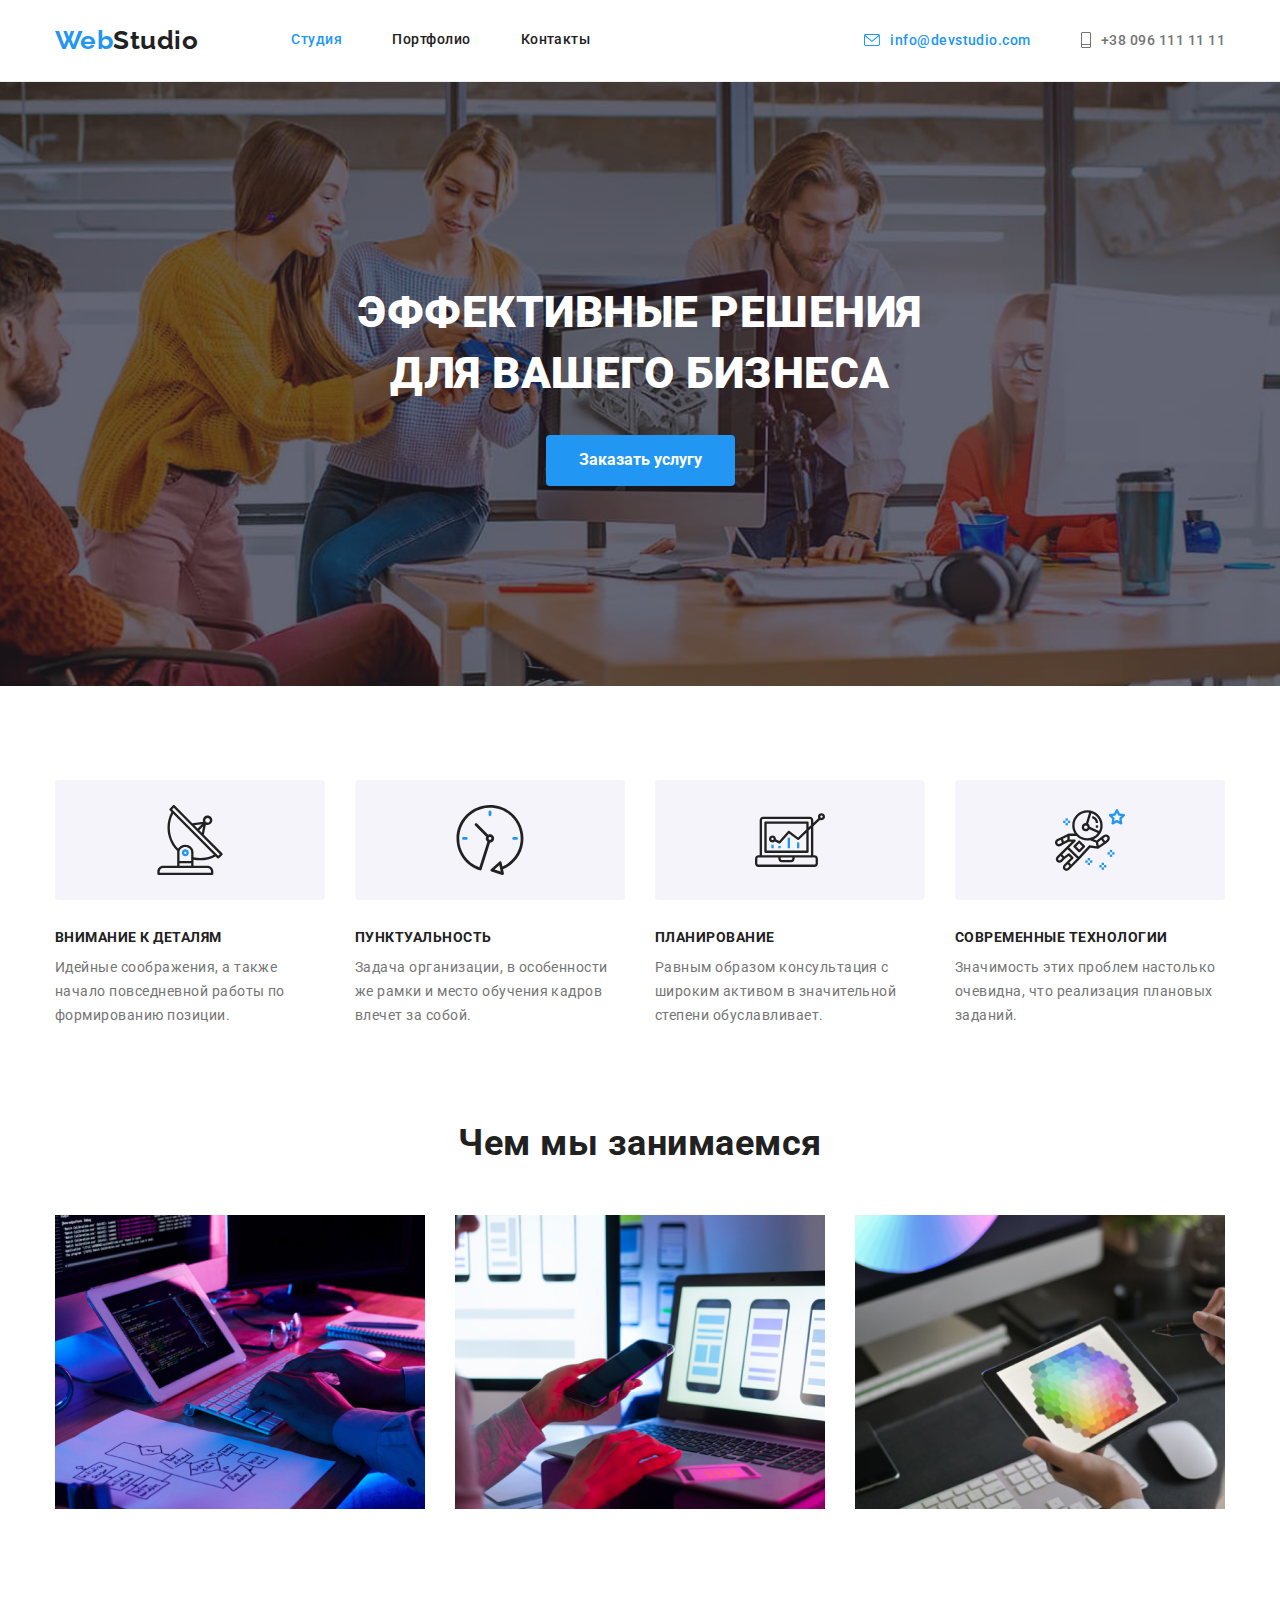
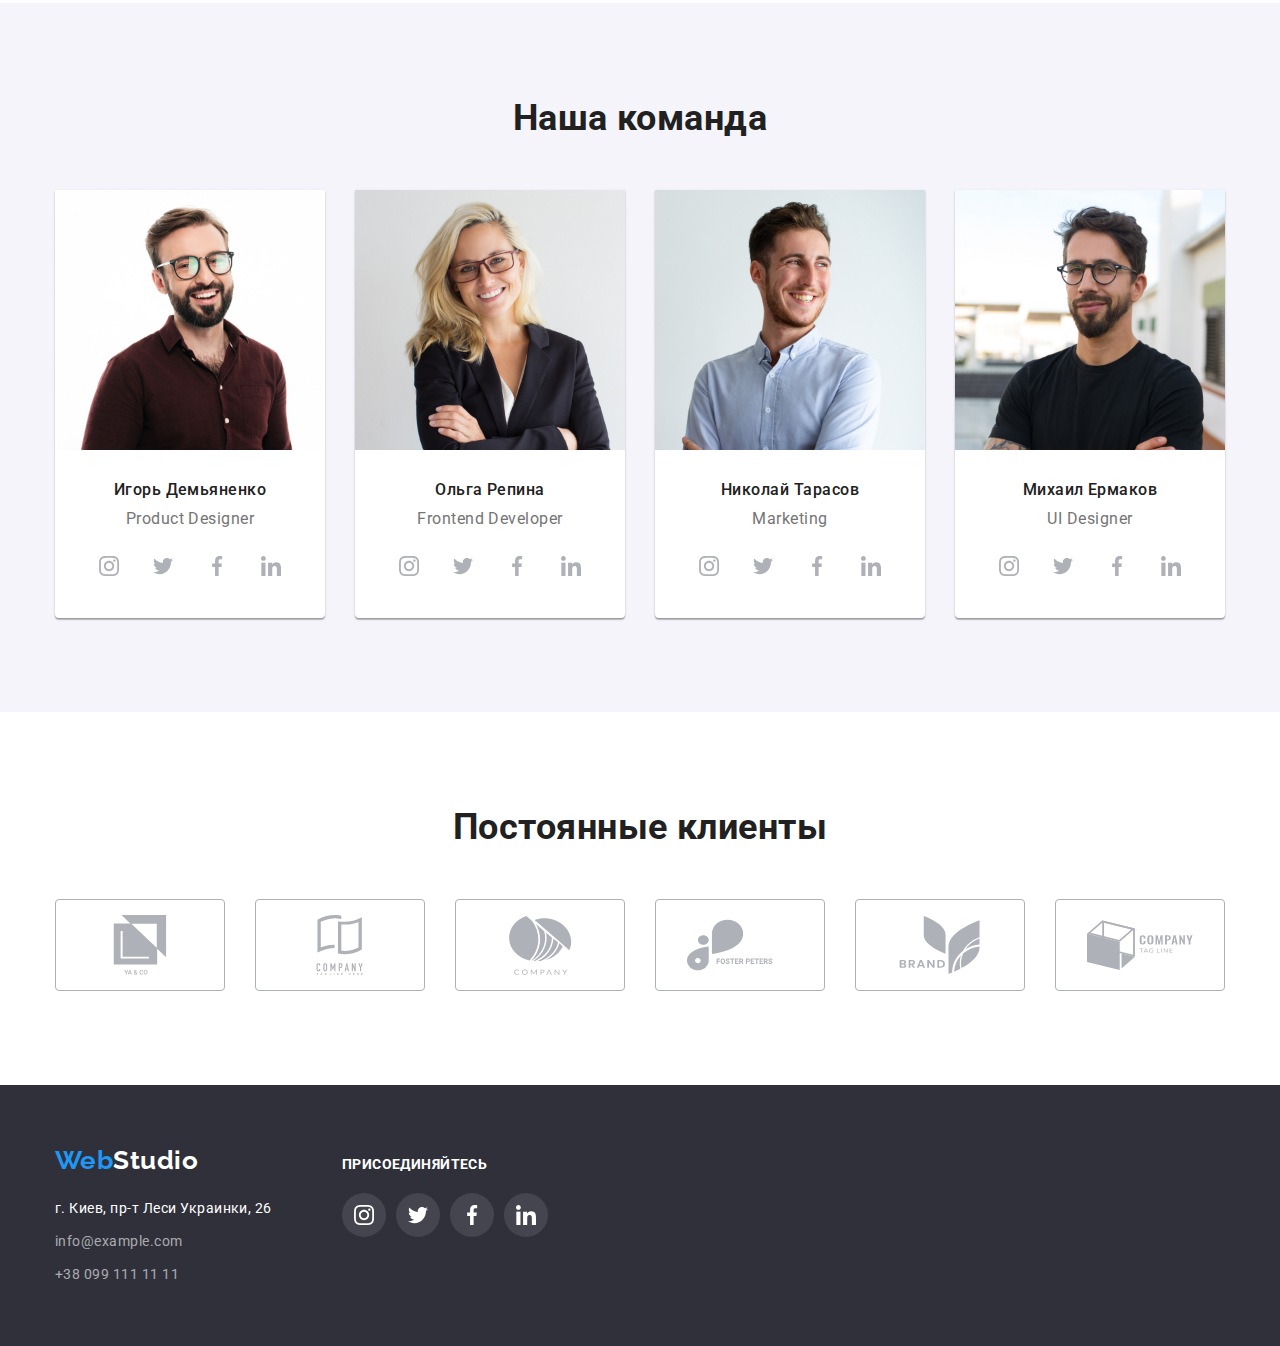
==== index.html @ 5f552b7a "5 дз" ====
<!DOCTYPE html>
<html lang="ru">
  <head>
    <meta charset="UTF-8" />
    <meta http-equiv="X-UA-Compatible" content="IE=edge" />
    <meta name="viewport" content="width=device-width, initial-scale=1.0" />
    <title>Document</title>
    <link rel="preconnect" href="https://fonts.googleapis.com" />
    <link rel="preconnect" href="https://fonts.gstatic.com" crossorigin />
    <link
      href="https://fonts.googleapis.com/css2?family=Raleway:wght@700&family=Roboto:wght@400;500;700;900&display=swap"
      rel="stylesheet"
    />
    <link
      rel="stylesheet"
      href="https://cdnjs.cloudflare.com/ajax/libs/modern-normalize/1.1.0/modern-normalize.min.css"
    />

    <link rel="stylesheet" href="./css/styles.css" />
  </head>
  <body>
    <!--Шапка-->
    <header class="page-header">
      <div class="container main-nav">
        <nav class="main-nav">
          <a href="/" class="logo">Web<span class="logo-text">Studio</span></a>
          <ul class="site-nav list">
            <li class="item">
              <a href="" class="link current">Студия</a>
            </li>
            <li class="item">
              <a href="./portfolio.html" class="link">Портфолио</a>
            </li>
            <li class="item">
              <a href="" class="link">Контакты</a>
            </li>
          </ul>
        </nav>
        <ul class="auth-nav list">
          <li class="item">
            <a href="mailto:info@devstudio.com" class="link current">
              <svg class="icon" width="16" height="12">
                <use href="./images/icons.svg#icon-mail"></use>
              </svg>
              info@devstudio.com
            </a>
          </li>
          <li class="item">
            <a href="tel:+38 096 111 11 11" class="link">
              <svg class="icon" width="10" height="16">
                <use href="./images/icons.svg#icon-telephone"></use>
              </svg>
              +38 096 111 11 11
            </a>
          </li>
        </ul>
      </div>
    </header>
    <main>
      <!--Герой-->
      <section class="hero basic overlay">
        <!-- <div class="overlay"> -->
        <h1 class="hero-title">
          Эффективные решения<br />
          для вашего бизнеса
        </h1>
        <button type="button" class="button ptimary">Заказать услугу</button>
        <!-- </div> -->
      </section>
      <!--Особенности-->
      <section class="section">
        <div class="container">
          <ul class="feature-list">
            <li class="item">
              <div class="about">
                <svg class="icon" width="70" height="70">
                  <use href="./images/icons.svg#icon-antenna"></use>
                </svg>
              </div>
              <h3 class="title">Внимание к деталям</h3>
              <p class="text">
                Идейные соображения, а также начало повседневной работы по
                формированию позиции.
              </p>
            </li>
            <li class="item">
              <div class="about">
                <svg class="icon" width="70" height="70">
                  <use href="./images/icons.svg#icon-clock"></use>
                </svg>
              </div>
              <h3 class="title">Пунктуальность</h3>
              <p class="text">
                Задача организации, в особенности же рамки и место обучения
                кадров влечет за собой.
              </p>
            </li>
            <li class="item">
              <div class="about">
                <svg class="icon" width="70" height="70">
                  <use href="./images/icons.svg#icon-diagram"></use>
                </svg>
              </div>
              <h3 class="title">Планирование</h3>
              <p class="text">
                Равным образом консультация с широким активом в значительной
                степени обуславливает.
              </p>
            </li>
            <li class="item">
              <div class="about">
                <svg class="icon" width="70" height="70">
                  <use href="./images/icons.svg#icon-astronaut"></use>
                </svg>
              </div>
              <h3 class="title">Современные технологии</h3>
              <p class="text">
                Значимость этих проблем настолько очевидна, что реализация
                плановых заданий.
              </p>
            </li>
          </ul>
        </div>
      </section>
      <!--Чем мы занимаемся-->
      <section class="section-block">
        <div class="container">
          <h2 class="section-title">Чем мы занимаемся</h2>
          <ul class="doing">
            <li class="item">
              <img src="./images/img.jpg" alt="" width="370" />
            </li>
            <li class="item">
              <img src="./images/img1.jpg" alt="" width="370" />
            </li>
            <li class="item">
              <img src="./images/img2.jpg" alt="" width="370" />
            </li>
          </ul>
        </div>
      </section>

      <!--Наша команда-->
      <section class="section second">
        <div class="container">
          <h2 class="section-title">Наша команда</h2>
          <ul class="team-list">
            <li class="item">
              <div class="foto">
                <img
                  src="./images/img3.jpg"
                  alt="Фото партнёра команды"
                  width="270"
                />
                <div class="description">
                  <h3 class="title">Игорь Демьяненко</h3>
                  <p class="text">Product Designer</p>
                  <ul class="team-social-list">
                    <li class="team-social-item">
                      <a href="" class="team-social-link">
                        <svg class="team-social-icon" width="20" height="20">
                          <use href="./images/icons.svg#icon-instagram"></use>
                        </svg>
                      </a>
                    </li>
                    <li class="team-social-item">
                      <a href="" class="team-social-link">
                        <svg class="team-social-icon" width="20" height="20">
                          <use href="./images/icons.svg#icon-twitter"></use>
                        </svg>
                      </a>
                    </li>
                    <li class="team-social-item">
                      <a href="" class="team-social-link">
                        <svg class="team-social-icon" width="20" height="20">
                          <use href="./images/icons.svg#icon-facebook"></use>
                        </svg>
                      </a>
                    </li>
                    <li class="team-social-item">
                      <a href="" class="team-social-link">
                        <svg class="team-social-icon" width="20" height="20">
                          <use href="./images/icons.svg#icon-linkedin"></use>
                        </svg>
                      </a>
                    </li>
                  </ul>
                </div>
              </div>
            </li>
            <li class="item">
              <div class="foto">
                <img
                  src="./images/img4.jpg"
                  alt="Фото партнёра команды"
                  width="270"
                />
                <div class="description">
                  <h3 class="title">Ольга Репина</h3>
                  <p class="text">Frontend Developer</p>
                  <ul class="team-social-list">
                    <li class="team-social-item">
                      <a href="" class="team-social-link">
                        <svg class="team-social-icon" width="20" height="20">
                          <use href="./images/icons.svg#icon-instagram"></use>
                        </svg>
                      </a>
                    </li>
                    <li class="team-social-item">
                      <a href="" class="team-social-link">
                        <svg class="team-social-icon" width="20" height="20">
                          <use href="./images/icons.svg#icon-twitter"></use>
                        </svg>
                      </a>
                    </li>
                    <li class="team-social-item">
                      <a href="" class="team-social-link">
                        <svg class="team-social-icon" width="20" height="20">
                          <use href="./images/icons.svg#icon-facebook"></use>
                        </svg>
                      </a>
                    </li>
                    <li class="team-social-item">
                      <a href="" class="team-social-link">
                        <svg class="team-social-icon" width="20" height="20">
                          <use href="./images/icons.svg#icon-linkedin"></use>
                        </svg>
                      </a>
                    </li>
                  </ul>
                </div>
              </div>
            </li>
            <li class="item">
              <div class="foto">
                <img
                  src="./images/img5.jpg"
                  alt="Фото партнёра команды"
                  width="270"
                />
                <div class="description">
                  <h3 class="title">Николай Тарасов</h3>
                  <p class="text">Marketing</p>
                  <ul class="team-social-list">
                    <li class="team-social-item">
                      <a href="" class="team-social-link">
                        <svg class="team-social-icon" width="20" height="20">
                          <use href="./images/icons.svg#icon-instagram"></use>
                        </svg>
                      </a>
                    </li>
                    <li class="team-social-item">
                      <a href="" class="team-social-link">
                        <svg class="team-social-icon" width="20" height="20">
                          <use href="./images/icons.svg#icon-twitter"></use>
                        </svg>
                      </a>
                    </li>
                    <li class="team-social-item">
                      <a href="" class="team-social-link">
                        <svg class="team-social-icon" width="20" height="20">
                          <use href="./images/icons.svg#icon-facebook"></use>
                        </svg>
                      </a>
                    </li>
                    <li class="team-social-item">
                      <a href="" class="team-social-link">
                        <svg class="team-social-icon" width="20" height="20">
                          <use href="./images/icons.svg#icon-linkedin"></use>
                        </svg>
                      </a>
                    </li>
                  </ul>
                </div>
              </div>
            </li>
            <li class="item">
              <div class="foto">
                <img
                  src="./images/img6.jpg"
                  alt="Фото партнёра команды"
                  width="270"
                />
                <div class="description">
                  <h3 class="title">Михаил Ермаков</h3>
                  <p class="text">UI Designer</p>
                  <ul class="team-social-list">
                    <li class="team-social-item">
                      <a href="" class="team-social-link">
                        <svg class="team-social-icon" width="20" height="20">
                          <use href="./images/icons.svg#icon-instagram"></use>
                        </svg>
                      </a>
                    </li>
                    <li class="team-social-item">
                      <a href="" class="team-social-link">
                        <svg class="team-social-icon" width="20" height="20">
                          <use href="./images/icons.svg#icon-twitter"></use>
                        </svg>
                      </a>
                    </li>
                    <li class="team-social-item">
                      <a href="" class="team-social-link">
                        <svg class="team-social-icon" width="20" height="20">
                          <use href="./images/icons.svg#icon-facebook"></use>
                        </svg>
                      </a>
                    </li>
                    <li class="team-social-item">
                      <a href="" class="team-social-link">
                        <svg class="team-social-icon" width="20" height="20">
                          <use href="./images/icons.svg#icon-linkedin"></use>
                        </svg>
                      </a>
                    </li>
                  </ul>
                </div>
              </div>
            </li>
          </ul>
        </div>
      </section>
      <!-- Постоянные клиенты -->
      <section class="section">
        <div class="container">
          <h2 class="section-title">Постоянные клиенты</h2>
          <ul class="section-clients">
            <li class="section-clients-item">
              <a href="" class="section-clients-link">
                <svg class="section-clients-icon" width="106" height="60">
                  <use href="./images/icons.svg#icon-logo1"></use>
                </svg>
              </a>
            </li>
            <li class="section-clients-item">
              <a href="" class="section-clients-link">
                <svg class="section-clients-icon" width="106" height="60">
                  <use href="./images/icons.svg#icon-logo2"></use>
                </svg>
              </a>
            </li>
            <li class="section-clients-item">
              <a href="" class="section-clients-link">
                <svg class="section-clients-icon" width="106" height="60">
                  <use href="./images/icons.svg#icon-logo3"></use>
                </svg>
              </a>
            </li>
            <li class="section-clients-item">
              <a href="" class="section-clients-link">
                <svg class="section-clients-icon" width="106" height="60">
                  <use href="./images/icons.svg#icon-logo4"></use>
                </svg>
              </a>
            </li>
            <li class="section-clients-item">
              <a href="" class="section-clients-link">
                <svg class="section-clients-icon" width="106" height="60">
                  <use href="./images/icons.svg#icon-logo5"></use>
                </svg>
              </a>
            </li>
            <li class="section-clients-item">
              <a href="" class="section-clients-link">
                <svg class="section-clients-icon" width="106" height="60">
                  <use href="./images/icons.svg#icon-logo6"></use>
                </svg>
              </a>
            </li>
          </ul>
        </div>
      </section>
    </main>
    <!--Подвал-->
    <footer class="basement basic">
      <div class="container">
        <div class="footer-other">
          <div class="adress-other">
            <a href="/" class="logo"
              >Web<span class="logo-second">Studio</span></a
            >
            <address class="addres-list">
              г. Киев, пр-т Леси Украинки, 26
            </address>

            <address>
              <ul class="contacts-list">
                <li class="item">
                  <a href="mailto:info@example.com" class="link"
                    >info@example.com</a
                  >
                </li>
                <li class="item">
                  <a href="tel:+380991111111" class="link">+38 099 111 11 11</a>
                </li>
              </ul>
            </address>
          </div>
          <div class="second-other">
            <h2 class="second-title">Присоединяйтесь</h2>
            <ul class="second-social-list">
              <li class="second-social-item">
                <a href="" class="second-social-link">
                  <svg class="second-social-icon" width="20" height="20">
                    <use href="./images/icons.svg#icon-instagram"></use>
                  </svg>
                </a>
              </li>
              <li class="second-social-item">
                <a href="" class="second-social-link">
                  <svg class="second-social-icon" width="20" height="20">
                    <use href="./images/icons.svg#icon-twitter"></use>
                  </svg>
                </a>
              </li>
              <li class="second-social-item">
                <a href="" class="second-social-link">
                  <svg class="second-social-icon" width="20" height="20">
                    <use href="./images/icons.svg#icon-facebook"></use>
                  </svg>
                </a>
              </li>
              <li class="second-social-item">
                <a href="" class="second-social-link">
                  <svg class="second-social-icon" width="20" height="20">
                    <use href="./images/icons.svg#icon-linkedin"></use>
                  </svg>
                </a>
              </li>
            </ul>
          </div>
        </div>
      </div>
    </footer>
  </body>
</html>
---- css/styles.css ----
/* цвет основно текста #212121 */
/* цвет вторичного текста #757575 */
/* акцент #2196F3 */
:root {
  --primary-text-color: #757575;
  --title-text-color: #212121;
  --accent-color: #2196f3;
  --primary-bg-color: #ffffff;
  --second-accent-color: rgba(255, 255, 255, 0.6);
  --secondary-bg-color: #f5f4fa;
}
body {
  background-color: var(--primary-bg-color);
  color: var(--primary-text-color);

  font-family: Roboto, sans-serif;
  letter-spacing: 0.03em;
}
/* Utilities */
ul {
  padding: 0;
  margin: 0;
  list-style: none;
}
.container {
  margin-left: auto;
  margin-right: auto;
  width: 1200px;
  padding-left: 15px;
  padding-right: 15px;
  /* outline: 1px solid tomato; */
}
img {
  display: block;
  max-width: 100%;
  height: auto;
}
.section {
  padding-top: 94px;
  padding-bottom: 94px;
}

.logo {
  color: var(--accent-color);

  font-family: Raleway, sans-serif;
  font-weight: 700;
  font-size: 26px;
  line-height: 1.2;
  text-decoration: none;
}
.logo-text {
  color: var(--title-text-color);
}

/* Page header */
.page-header {
  border-bottom: 1px solid #ececec;
}
/* Main nav */
.main-nav {
  display: flex;
  align-items: center;
}
/* site nav */
.site-nav {
  display: flex;
  margin-left: 93px;
}
.site-nav .item:not(:last-child) {
  margin-right: 50px;
}
.site-nav .link {
  display: block;
  padding-top: 32px;
  padding-bottom: 32px;
  color: var(--title-text-color);

  font-weight: 500;
  font-size: 14px;
  line-height: 1.14;
  text-decoration: none;
}
.site-nav .link:hover,
.site-nav .link:focus {
  color: var(--accent-color);
}
.site-nav .link.current {
  color: var(--accent-color);
}
/* auth nav */
.auth-nav {
  margin-left: auto;
  display: flex;
}
.auth-nav .item:not(:last-child) {
  margin-right: 50px;
}
.auth-nav .link {
  display: flex;
  align-items: center;
  justify-content: center;
  padding-top: 32px;
  padding-bottom: 32px;
  color: var(--primary-text-color);

  font-weight: 500;
  font-size: 14px;
  line-height: 1.2;
  text-decoration: none;
}
.auth-nav .icon {
  fill: currentColor;
  margin-right: 10px;
}
.auth-nav .link:hover,
.auth-nav .link:focus {
  color: var(--accent-color);
}
.auth-nav .link.current {
  color: var(--accent-color);
}

/* Hero */
.hero {
  padding-top: 200px;
  padding-bottom: 200px;
  text-align: center;
}
.hero-title {
  margin-top: 0;
  margin-bottom: 30px;
  color: var(--primary-bg-color);

  font-weight: 900;
  font-size: 44px;
  line-height: 1.4;
  text-transform: uppercase;
}
.basic {
  background-color: #2f303a;
}
.second {
  background-color: var(--secondary-bg-color);
}
.overlay {
  max-width: 1600px;
  margin-left: auto;
  margin-right: auto;
  background-image: linear-gradient(
      rgba(47, 48, 58, 0.4),
      rgba(47, 48, 58, 0.4)
    ),
    url(../images/hero1.jpg);
  background-repeat: no-repeat;
  background-position: center;
  background-size: cover;
}
/* Section */
.section-block {
  padding-top: 0;
  padding-bottom: 94px;
}
.section-title {
  margin-top: 0;
  margin-bottom: 50px;
  color: var(--title-text-color);

  font-weight: 700;
  font-size: 36px;
  line-height: 1.2;
  text-align: center;
}
.doing {
  display: flex;
  flex-wrap: wrap;
  margin-right: -30px;
}
.doing .item {
  flex-basis: calc(100% / 3 - 30px);
  margin-right: 30px;
}
/* Features */
.feature-list {
  display: flex;
  flex-wrap: wrap;
  margin-right: -30px;
}
.feature-list .item {
  flex-basis: calc(100% / 4 - 30px);
  margin-right: 30px;
}
.feature-list .about {
  display: flex;
  align-items: center;
  justify-content: center;
  width: 270px;
  height: 120px;
  margin-bottom: 30px;
  background-color: #f5f4fa;
  border-radius: 4px;
}
.feature-list .icon {
  display: flex;
  align-items: center;
  justify-content: center;
}
.feature-list .title {
  margin-top: 0;
  margin-bottom: 10px;
  color: var(--title-text-color);

  font-weight: 700;
  font-size: 14px;
  line-height: 1.14;
  text-transform: uppercase;
}
.feature-list .text {
  margin-top: 0;
  margin-bottom: 0;
  font-size: 14px;
  line-height: 1.71;
}
/* Team */
.team-list {
  display: flex;
  flex-wrap: wrap;
  margin-right: -30px;
  text-align: center;
}
.team-list .item {
  flex-basis: calc(100% / 4 - 30px);
  margin-right: 30px;
}
.team-list .title {
  margin-top: 0;
  margin-bottom: 10px;
  color: var(--title-text-color);

  font-weight: 500;
  font-size: 16px;
  line-height: 1.2;
}
.team-list .text {
  margin-top: 0;
  margin-bottom: 0;
  font-size: 16px;
  line-height: 1.2;
  margin-bottom: 16px;
}
.description {
  padding: 30px 0;
}
.foto {
  background: #ffffff;
  box-shadow: 0px 1px 3px rgba(0, 0, 0, 0.12), 0px 1px 1px rgba(0, 0, 0, 0.14),
    0px 2px 1px rgba(0, 0, 0, 0.2);
  border-radius: 0px 0px 4px 4px;
}
.team-social-list {
  display: flex;
  justify-content: center;
}
.team-social-item {
  width: 44px;
  height: 44px;
}
.team-social-item + .team-social-item {
  margin-left: 10px;
}
.team-social-link {
  width: 100%;
  height: 100%;
  border-radius: 50%;
  display: flex;
  align-items: center;
  justify-content: center;
  background-color: #ffffff;
  color: #afb1b8;
}
.team-social-icon {
  fill: currentColor;
}
.team-social-link:hover,
.team-social-link:focus {
  background-color: var(--accent-color);
  color: #ffffff;
}
/* Clients */
.section-clients {
  display: flex;
  justify-content: center;
}
.section-clients-item {
  width: 170px;
  height: 92px;
}
.section-clients-item + .section-clients-item {
  margin-left: 30px;
}
.section-clients-link {
  width: 100%;
  height: 100%;
  display: flex;
  align-items: center;
  justify-content: center;
  border: 1px solid #afb1b8;
  border-radius: 4px;
  color: #afb1b8;
}
.section-clients-icon {
  fill: currentColor;
}
.section-clients-link:hover,
.section-clients-link:focus {
  background-color: #ffffff;
  color: var(--accent-color);
  border: 1px solid var(--accent-color);
}

/* Button */
.button {
  border-radius: 4px;
  padding: 10px 32px;

  color: var(--title-text-color);
  background-color: var(--primary-bg-color);
  text-align: center;
  font-family: inherit;
  border: 1px solid transparent;
}
.button.ptimary {
  background-color: var(--accent-color);
  color: var(--primary-bg-color);

  font-weight: 700;
  font-size: 16px;
  line-height: 1.8;
}
.sections-button .item:not(:last-child) {
  margin-right: 8px;
}
.sections-button {
  display: flex;
  margin-top: 0;
  margin-bottom: 50px;
  justify-content: center;
}
.button-link {
  display: inline-block;
  border-radius: 4px;
  padding: 6px 22px;
  color: var(--title-text-color);

  font-weight: 500;
  font-size: 16px;
  line-height: 1.63;

  font-family: inherit;
  text-align: center;
  border: 1px solid transparent;
}
.button-link:hover,
.button-link:focus {
  color: var(--primary-bg-color);
  background-color: var(--accent-color);
  box-shadow: 0px 3px 1px rgba(0, 0, 0, 0.1), 0px 1px 2px rgba(0, 0, 0, 0.08),
    0px 2px 2px rgba(0, 0, 0, 0.12);
}
.button-link.current {
  background-color: var(--accent-color);
  color: var(--primary-bg-color);
}
.logo-second {
  color: var(--primary-bg-color);
}
/* Contacts */
.addres-list {
  margin-top: 20px;
  color: var(--primary-bg-color);
  font-style: normal;
  font-size: 14px;
  line-height: 1.71;
}
.addres-list:hover,
.addres-list:focus {
  color: var(--accent-color);
}
.contacts-list .item {
  margin-top: 9px;
}
.contacts-list .link {
  /* margin-top: 9px; */
  color: var(--second-accent-color);
  font-style: normal;
  font-size: 14px;
  line-height: 1.71;
  text-decoration: none;
}
.contacts-list .link:hover,
.contacts-list .link:focus {
  color: var(--accent-color);
}
/* Перечень услуг */
.work-list {
  display: flex;
  flex-wrap: wrap;
  margin-right: -30px;
  margin-bottom: -30px;
}
.work-list .item {
  flex-basis: calc(100% / 3 - 30px);
  margin-right: 30px;
  margin-bottom: 30px;
}
.work-list .title {
  margin-top: 0;
  margin-bottom: 4px;
  color: var(--title-text-color);

  font-weight: 700;
  font-size: 18px;
  line-height: 2;
}
.work-list .text {
  margin-top: 0;
  margin-bottom: 0;
  font-size: 16px;
  line-height: 1.88;
}
.content {
  padding: 20px 24px;
}
.card {
  background: #ffffff;
  border: 1px solid #eeeeee;
  box-sizing: border-box;
}
.work-list .card:hover {
  box-shadow: 0px 1px 1px rgba(0, 0, 0, 0.12), 0px 4px 4px rgba(0, 0, 0, 0.06),
    1px 4px 6px rgba(0, 0, 0, 0.16);
}
/* Подвал */
.basement {
  padding-top: 60px;
  padding-bottom: 60px;
}
.second-title {
  display: flex;
  font-weight: 700;
  font-size: 14px;
  line-height: 1.14;
  letter-spacing: 0.03em;
  text-transform: uppercase;
  color: var(--primary-bg-color);
  margin-bottom: 20px;
}
.footer-other {
  display: flex;
  align-items: baseline;
}
.adress-other {
  margin-right: 70px;
}

.second-social-list {
  display: flex;
}
.second-social-item {
  width: 44px;
  height: 44px;
}
.second-social-item + .second-social-item {
  margin-left: 10px;
}
.second-social-link {
  width: 100%;
  height: 100%;
  border-radius: 50%;
  display: flex;
  align-items: center;
  justify-content: center;
  background-color: rgba(255, 255, 255, 0.1);
  color: #ffffff;
}
.second-social-icon {
  fill: currentColor;
}
.second-social-link:hover,
.second-social-link:focus {
  background-color: var(--accent-color);
  color: #ffffff;
}
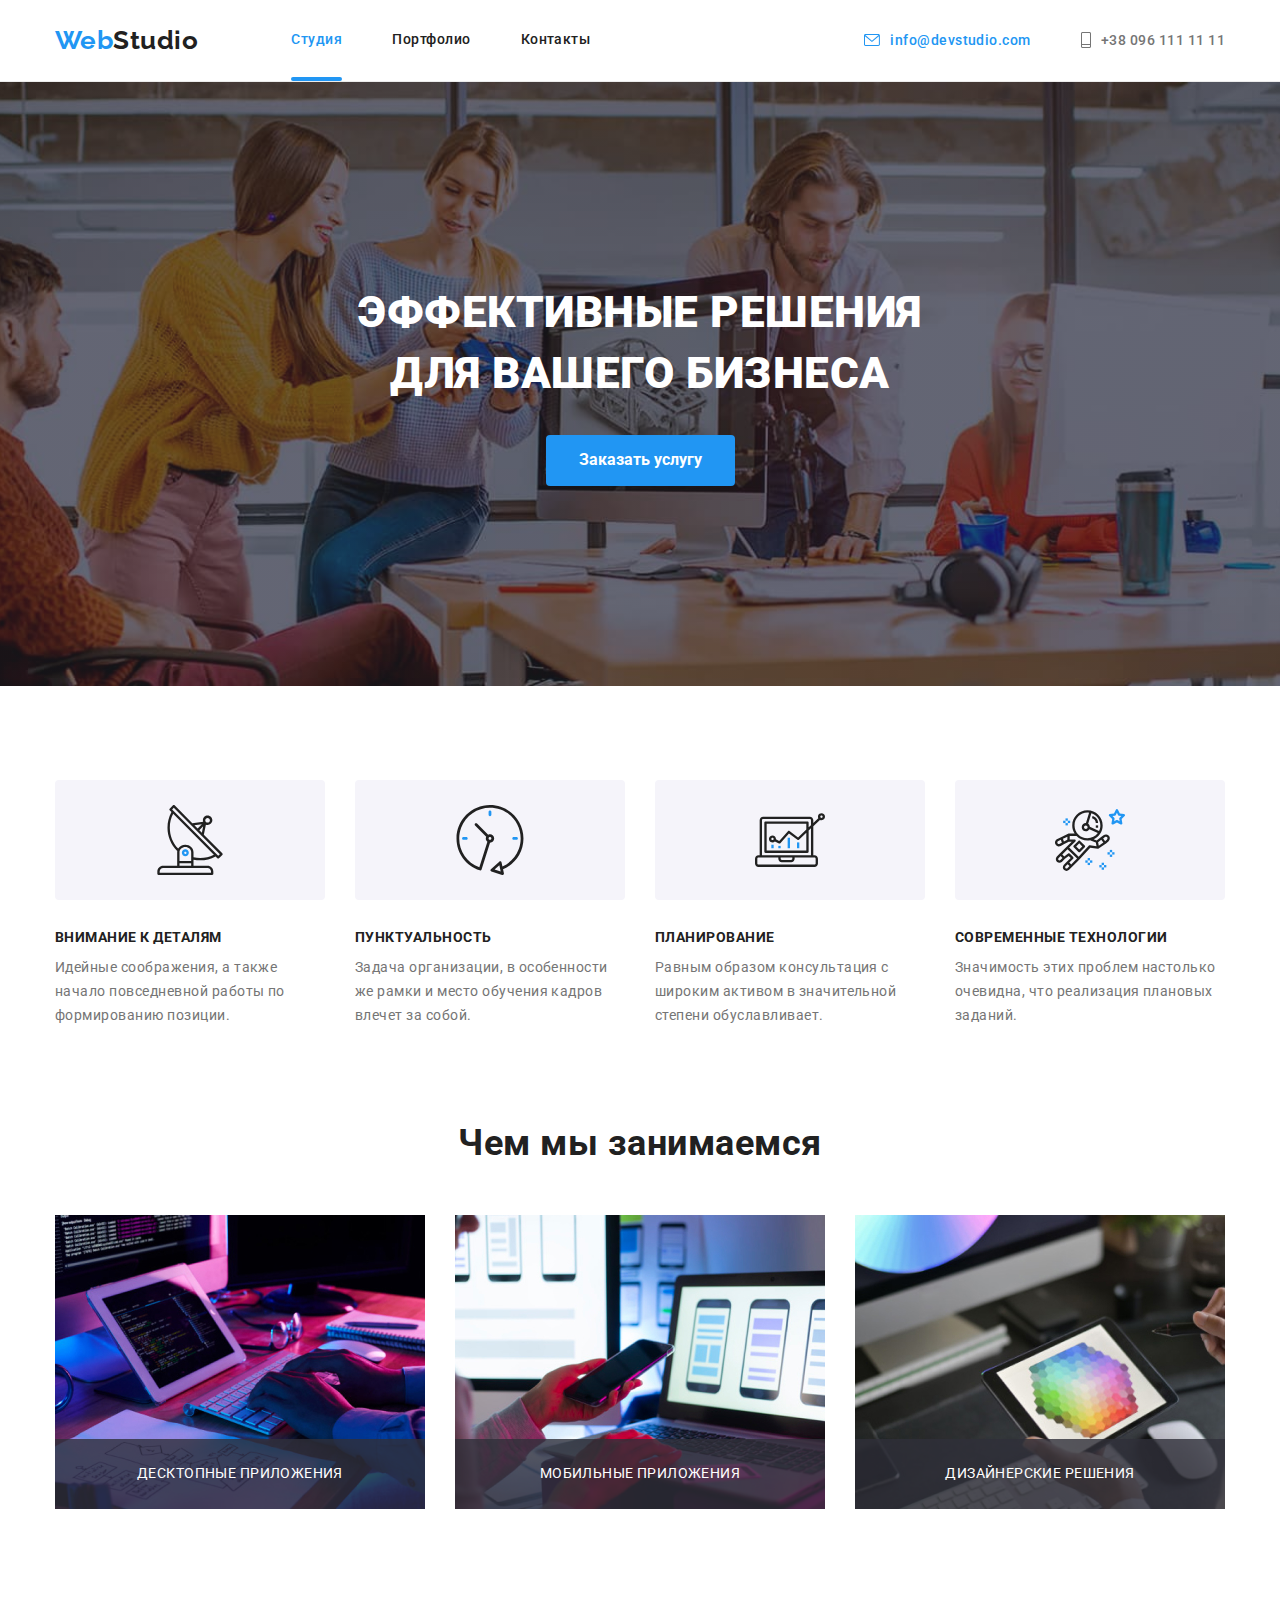
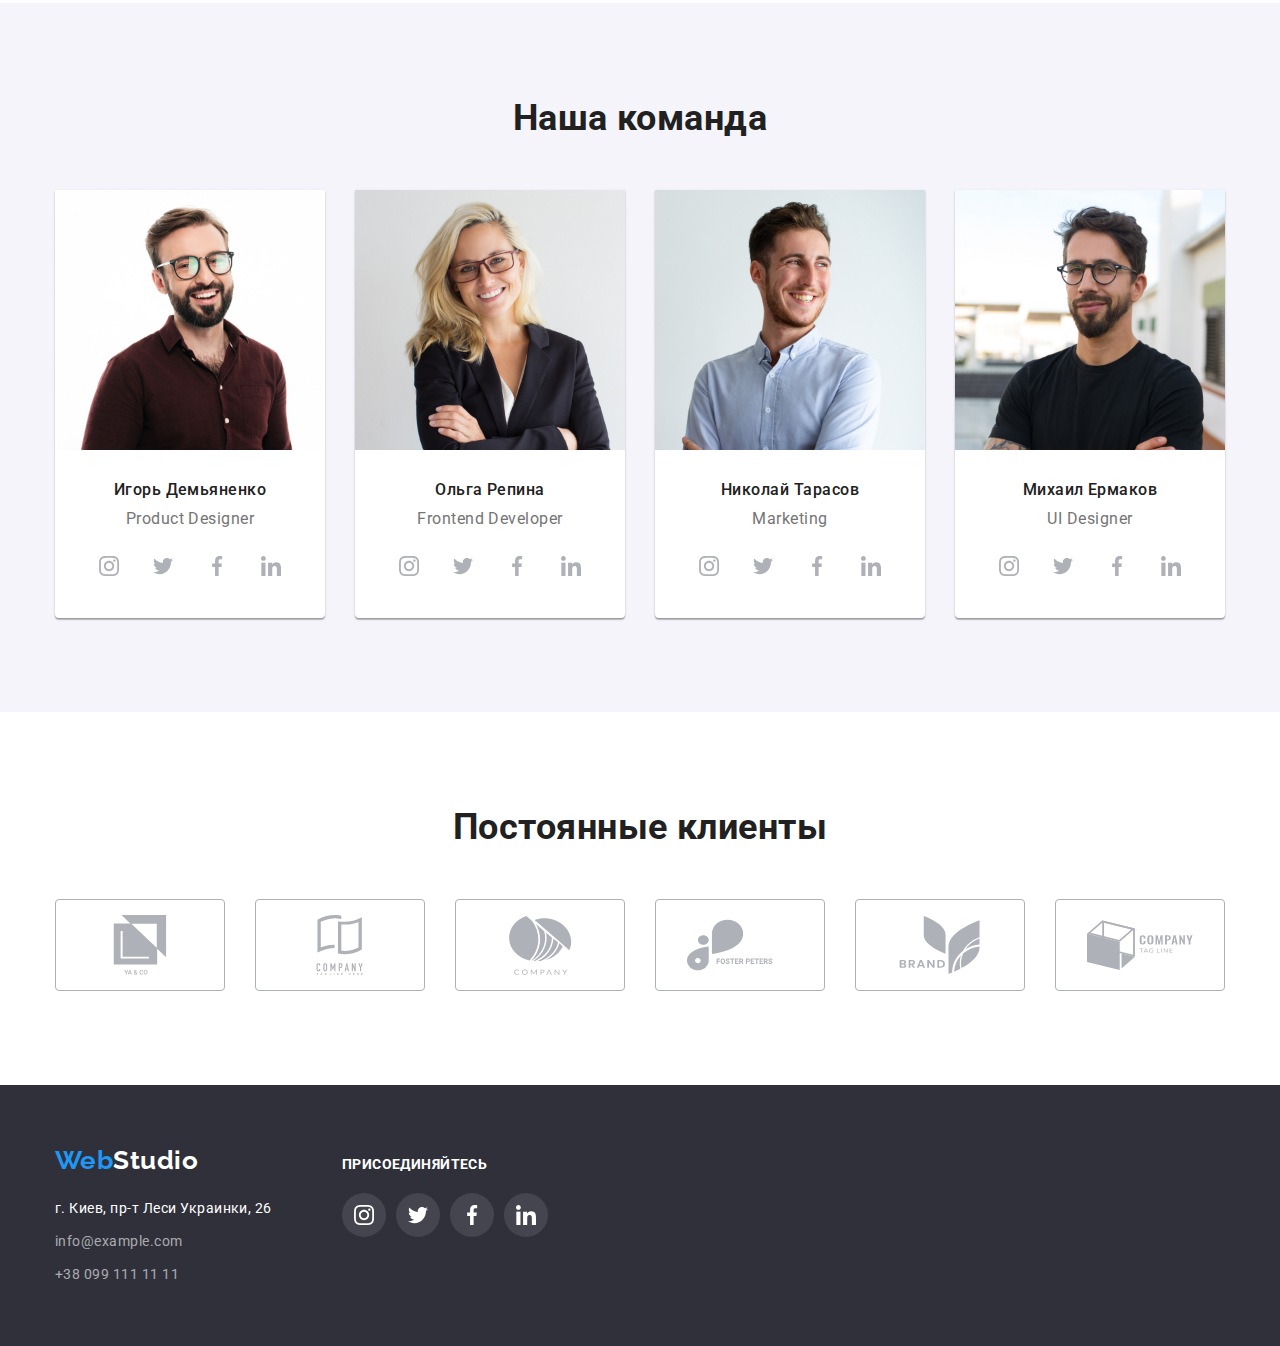
==== commit 1cacb874: "линия" ====
--- a/index.html
+++ b/index.html
@@ -128,13 +128,22 @@
           <h2 class="section-title">Чем мы занимаемся</h2>
           <ul class="doing">
             <li class="item">
-              <img src="./images/img.jpg" alt="" width="370" />
-            </li>
-            <li class="item">
-              <img src="./images/img1.jpg" alt="" width="370" />
-            </li>
-            <li class="item">
-              <img src="./images/img2.jpg" alt="" width="370" />
+              <div class="thumb">
+                <img src="./images/img.jpg" alt="" width="370" />
+                <p class="labe">Десктопные приложения</p>
+              </div>
+            </li>
+            <li class="item">
+              <div class="thumb">
+                <img src="./images/img1.jpg" alt="" width="370" />
+                <p class="labe">Мобильные приложения</pc>
+              </div>
+            </li>
+            <li class="item">
+              <div class="thumb">
+                <img src="./images/img2.jpg" alt="" width="370" />
+                <p class="labe">Дизайнерские решения</pc>
+              </div>  
             </li>
           </ul>
         </div>
--- a/css/styles.css
+++ b/css/styles.css
@@ -71,6 +71,7 @@
   margin-right: 50px;
 }
 .site-nav .link {
+  position: relative;
   display: block;
   padding-top: 32px;
   padding-bottom: 32px;
@@ -84,6 +85,16 @@
 .site-nav .link:hover,
 .site-nav .link:focus {
   color: var(--accent-color);
+}
+.site-nav .link.current::after {
+  content: "";
+  position: absolute;
+  width: 100%;
+  height: 4px;
+  bottom: -1px;
+  left: 0;
+  border-radius: 2px;
+  background-color: var(--accent-color);
 }
 .site-nav .link.current {
   color: var(--accent-color);
@@ -180,6 +191,26 @@
   flex-basis: calc(100% / 3 - 30px);
   margin-right: 30px;
 }
+.thumb {
+  position: relative;
+}
+.thumb .labe {
+  position: absolute;
+  width: 100%;
+  height: 70px;
+  bottom: 0;
+  left: 0;
+  margin: 0;
+  padding: 27px 82px;
+
+  text-align: center;
+  font-size: 14px;
+  line-height: 1.14;
+  letter-spacing: 0.03em;
+  text-transform: uppercase;
+  background-color: rgba(47, 48, 58, 0.8);
+  color: var(--primary-bg-color);
+}
 /* Features */
 .feature-list {
   display: flex;
@@ -436,6 +467,7 @@
   border: 1px solid #eeeeee;
   box-sizing: border-box;
 }
+
 .work-list .card:hover {
   box-shadow: 0px 1px 1px rgba(0, 0, 0, 0.12), 0px 4px 4px rgba(0, 0, 0, 0.06),
     1px 4px 6px rgba(0, 0, 0, 0.16);
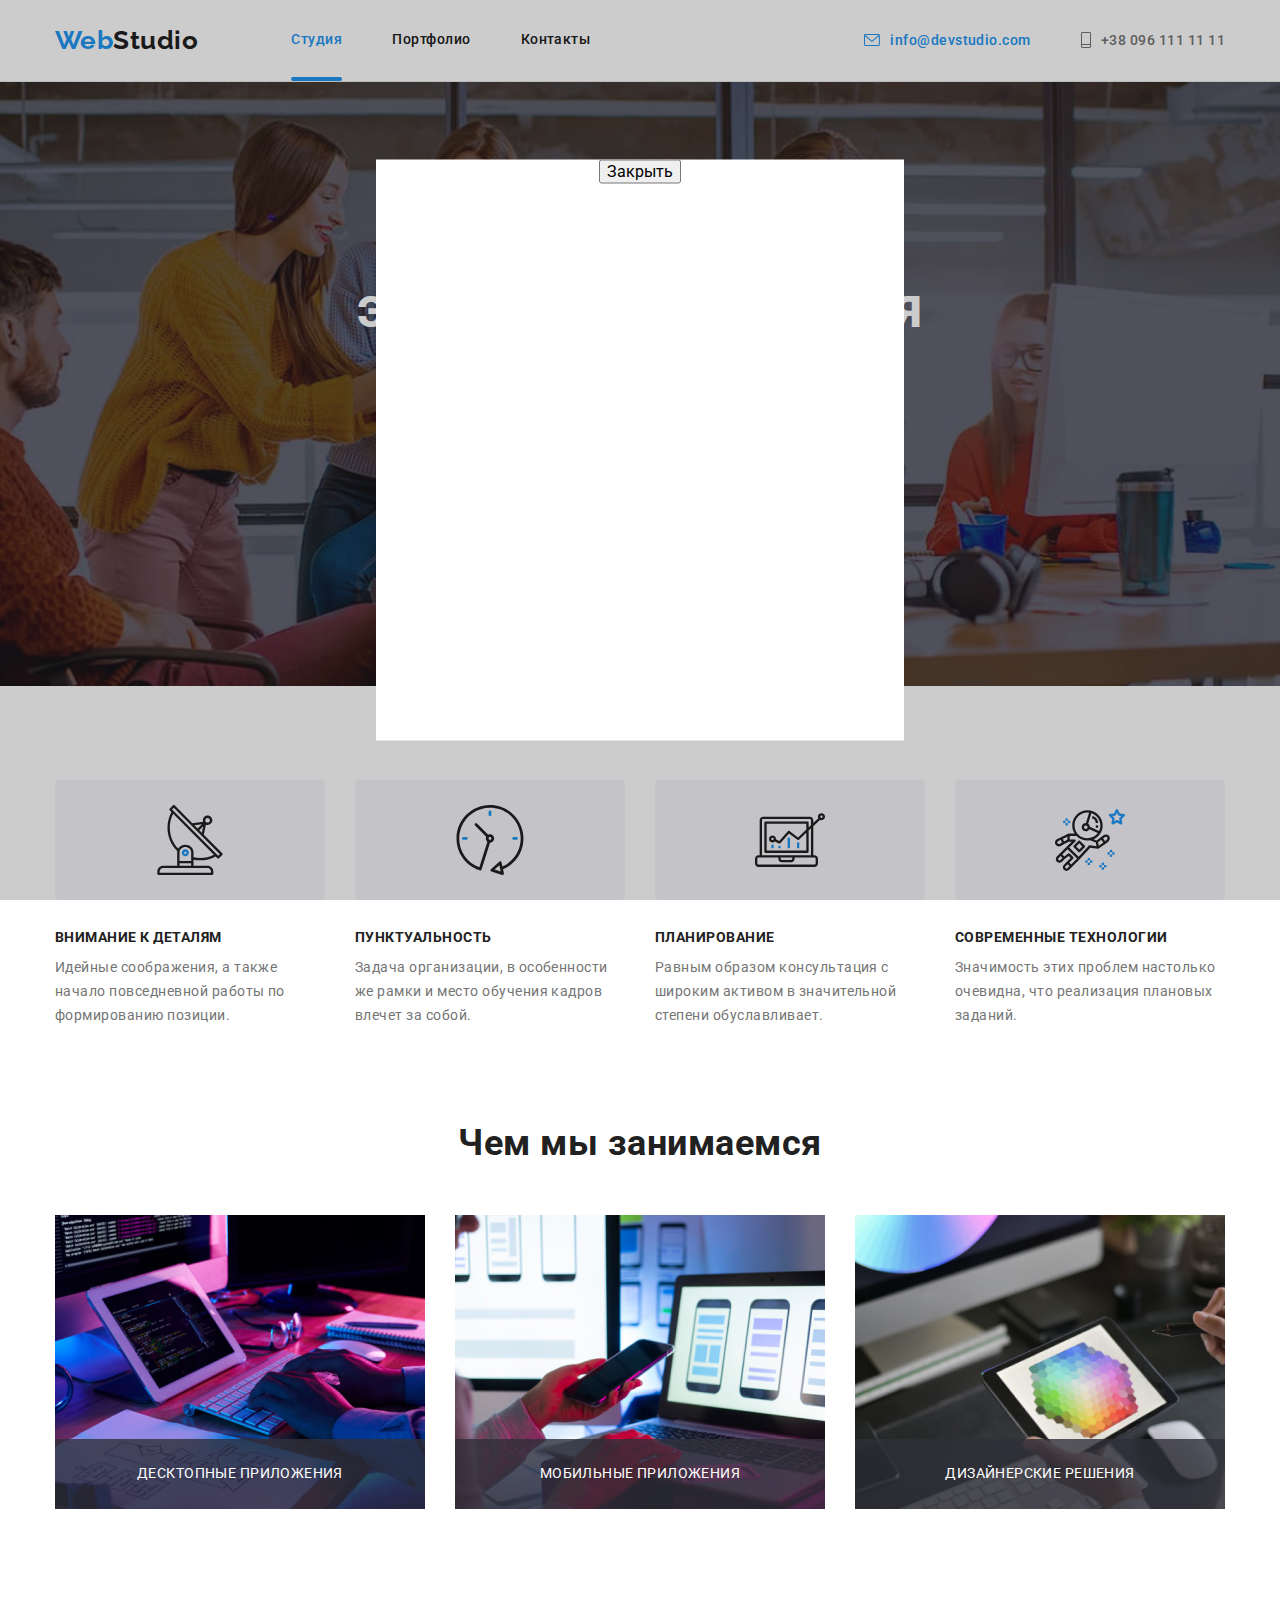
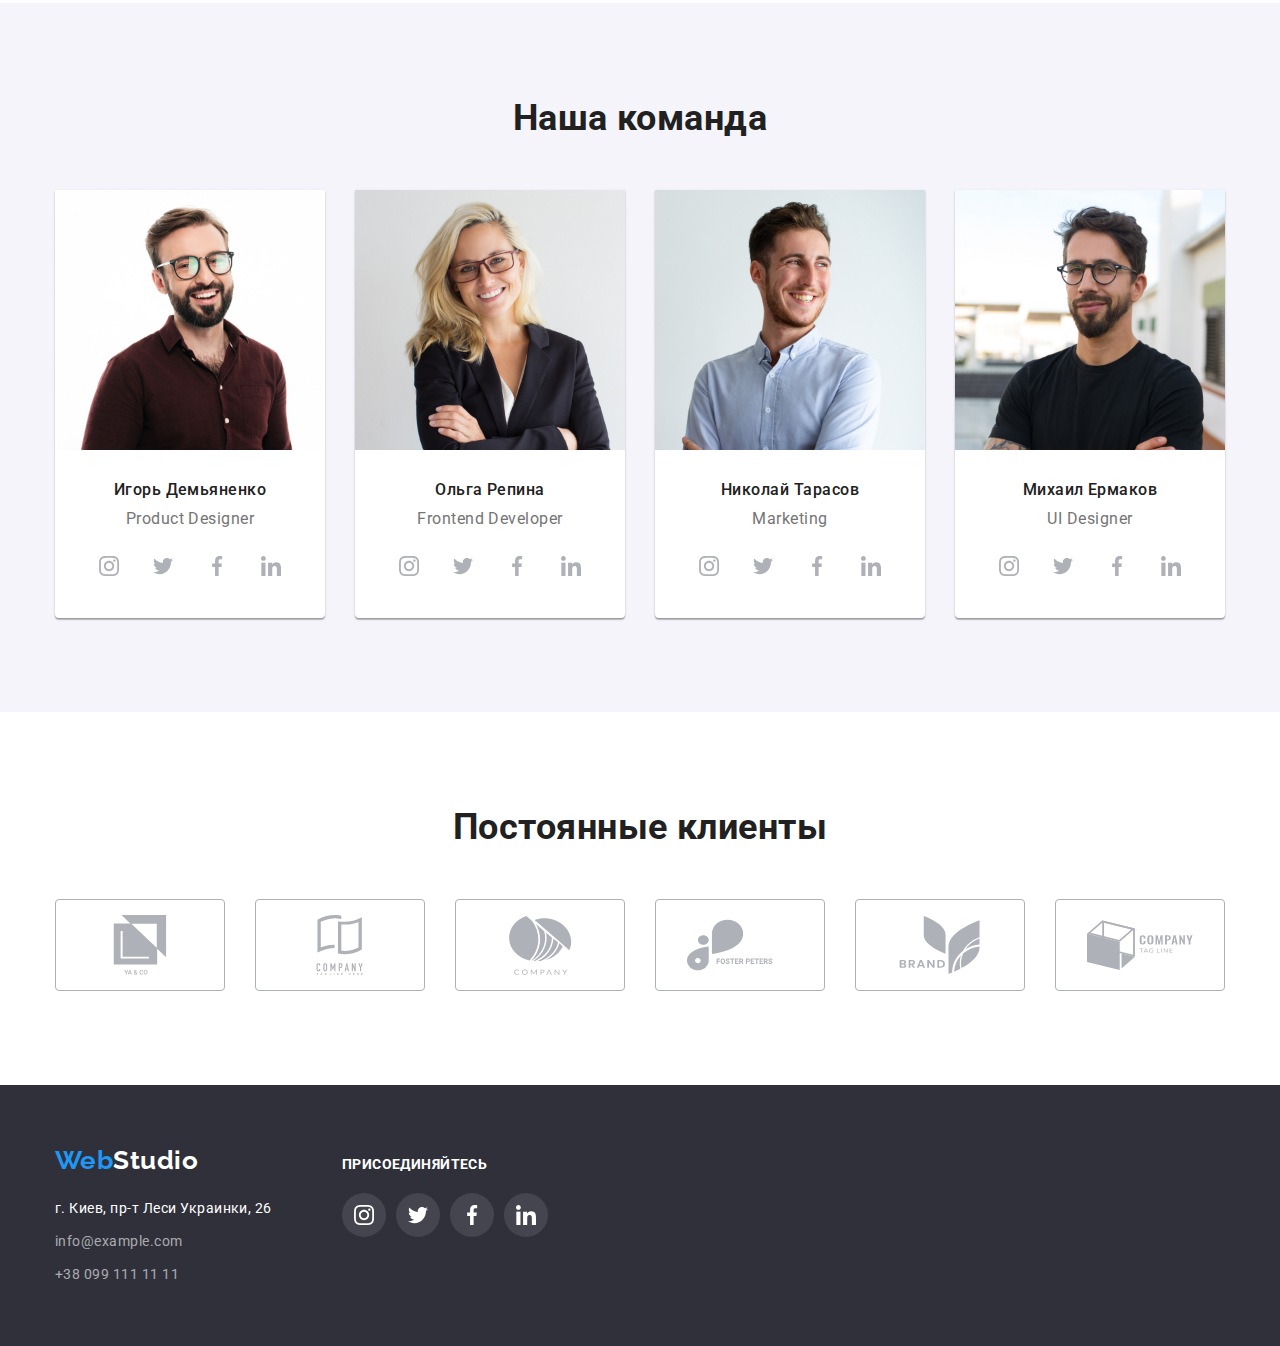
==== commit 8afcde14: "модалка" ====
--- a/index.html
+++ b/index.html
@@ -59,13 +59,16 @@
     <main>
       <!--Герой-->
       <section class="hero basic overlay">
-        <!-- <div class="overlay"> -->
         <h1 class="hero-title">
           Эффективные решения<br />
           для вашего бизнеса
         </h1>
-        <button type="button" class="button ptimary">Заказать услугу</button>
-        <!-- </div> -->
+        <button type="button" class="button ptimary" data-modal-open>Заказать услугу</button>
+        <div class="backdrop is-hidden" data-modal>
+          <div class="modal">
+            <button data-modal-close>Закрыть</button>
+          </div>
+        </div>
       </section>
       <!--Особенности-->
       <section class="section">
@@ -441,5 +444,7 @@
         </div>
       </div>
     </footer>
+    
+    <script src="./js/modal.js"></script>
   </body>
 </html>
--- a/css/styles.css
+++ b/css/styles.css
@@ -167,6 +167,29 @@
   background-position: center;
   background-size: cover;
 }
+.backdrop {
+  position: fixed;
+  top: 0;
+  left: 0;
+  width: 100%;
+  height: 100%;
+  background-color: rgba(0, 0, 0, 0.2);
+  z-index: 1;
+}
+.backdrop .is-hidden {
+  visibility: hidden;
+  opacity: 0;
+  pointer-events: none;
+}
+.modal {
+  position: absolute;
+  top: 50%;
+  left: 50%;
+  transform: translate(-50%, -50%);
+  min-width: 528px;
+  min-height: 581px;
+  background-color: var(--primary-bg-color);
+}
 /* Section */
 .section-block {
   padding-top: 0;
@@ -433,18 +456,19 @@
   color: var(--accent-color);
 }
 /* Перечень услуг */
-.work-list {
+.portfolio-cards {
   display: flex;
   flex-wrap: wrap;
   margin-right: -30px;
   margin-bottom: -30px;
 }
-.work-list .item {
+.portfolio-cards .cards-item {
   flex-basis: calc(100% / 3 - 30px);
   margin-right: 30px;
   margin-bottom: 30px;
 }
-.work-list .title {
+
+.portfolio-cards .portfolio-name {
   margin-top: 0;
   margin-bottom: 4px;
   color: var(--title-text-color);
@@ -452,23 +476,48 @@
   font-weight: 700;
   font-size: 18px;
   line-height: 2;
-}
-.work-list .text {
+  letter-spacing: 0.06em;
+}
+.portfolio-cards .portfolio-surname {
   margin-top: 0;
   margin-bottom: 0;
+  font-weight: 400;
   font-size: 16px;
   line-height: 1.88;
-}
-.content {
+  letter-spacing: 0.03em;
+  color: var(--primary-text-color);
+}
+.portfolio-border {
   padding: 20px 24px;
-}
-.card {
-  background: #ffffff;
   border: 1px solid #eeeeee;
-  box-sizing: border-box;
-}
-
-.work-list .card:hover {
+}
+.products-cards {
+  text-decoration: none;
+}
+
+.cards-item-link {
+  position: relative;
+  overflow: hidden;
+}
+.portfolio-text {
+  position: absolute;
+  top: 0;
+  left: 0;
+  margin: 0;
+  font-family: roboto;
+  font-weight: 400;
+  font-size: 18px;
+  line-height: 1.6;
+  color: var(--primary-bg-color);
+  background-color: rgba(33, 150, 243, 0.9);
+  padding: 63px 24px;
+  transform: translateY(100%);
+  transition: transform 250ms cubic-bezier(0.4, 0, 0.2, 1);
+}
+.cards-item:hover .portfolio-text {
+  transform: translateY(0);
+}
+.cards-item:hover {
   box-shadow: 0px 1px 1px rgba(0, 0, 0, 0.12), 0px 4px 4px rgba(0, 0, 0, 0.06),
     1px 4px 6px rgba(0, 0, 0, 0.16);
 }
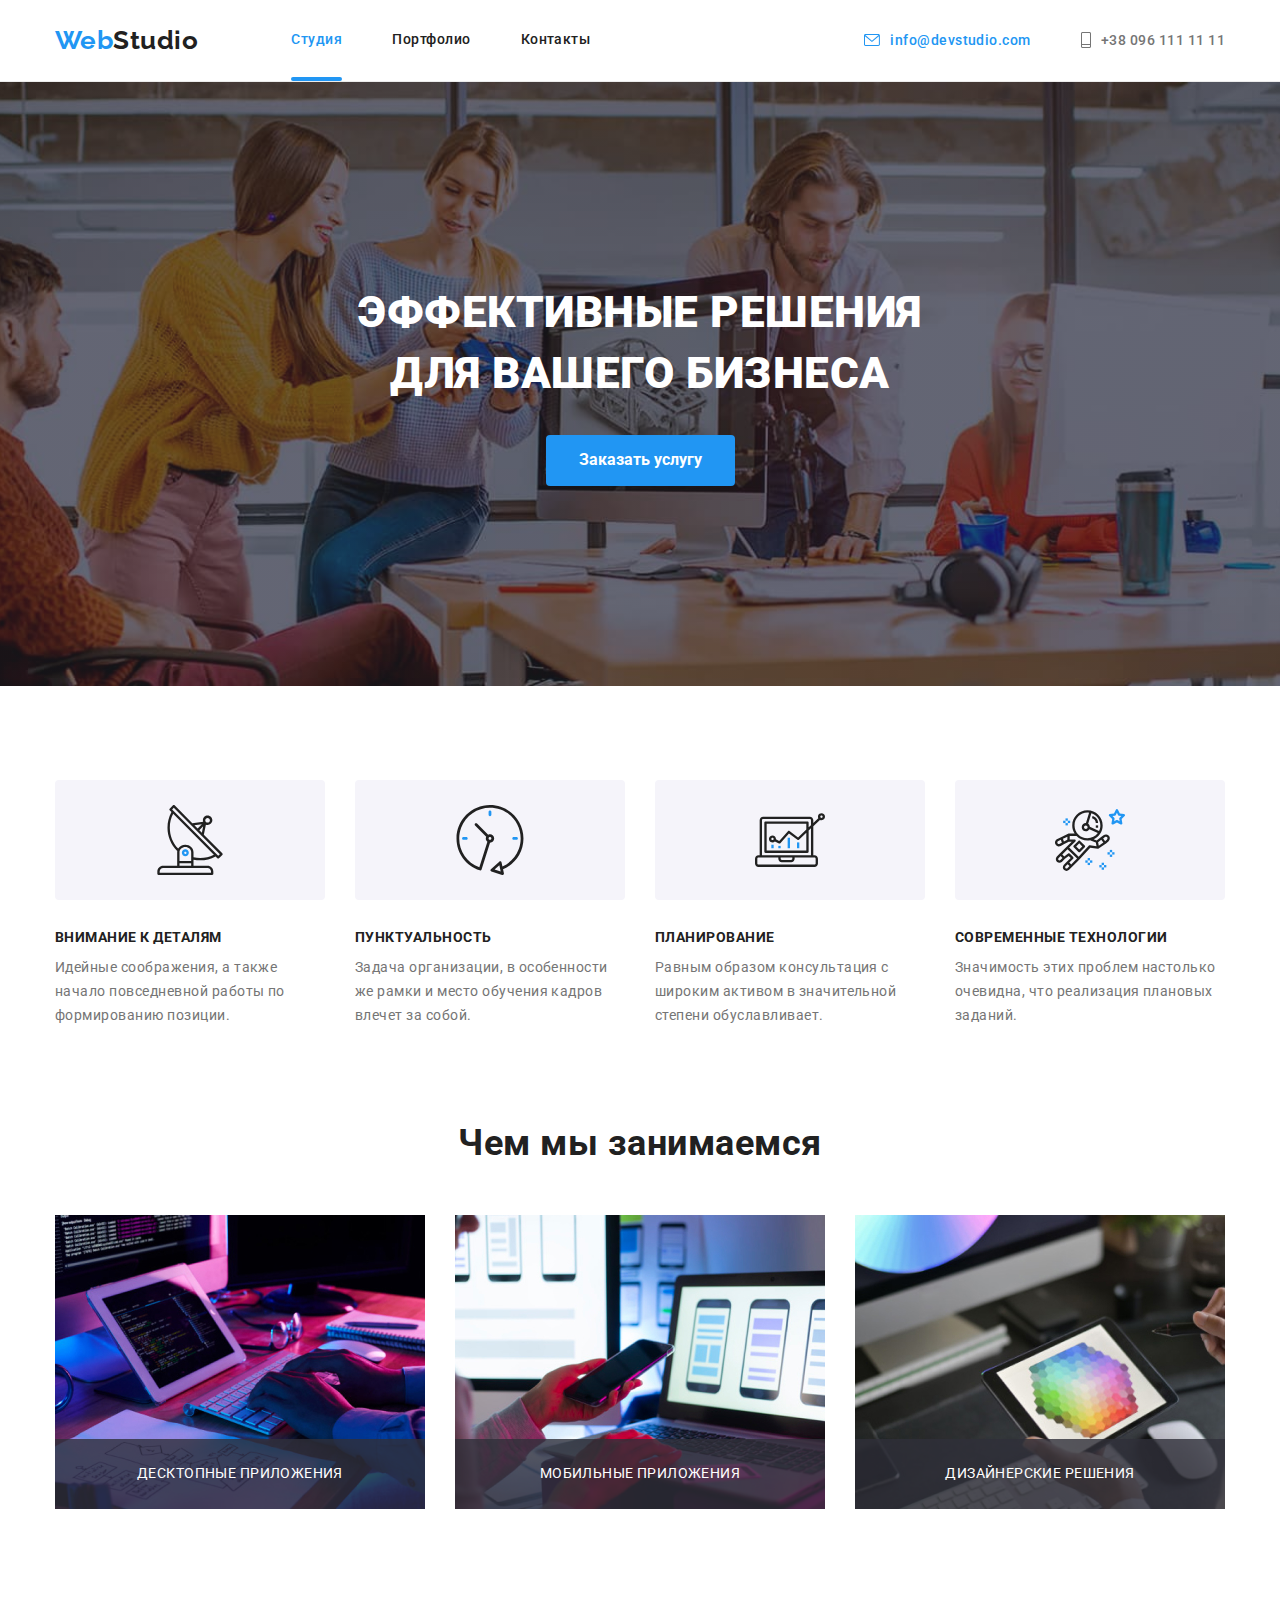
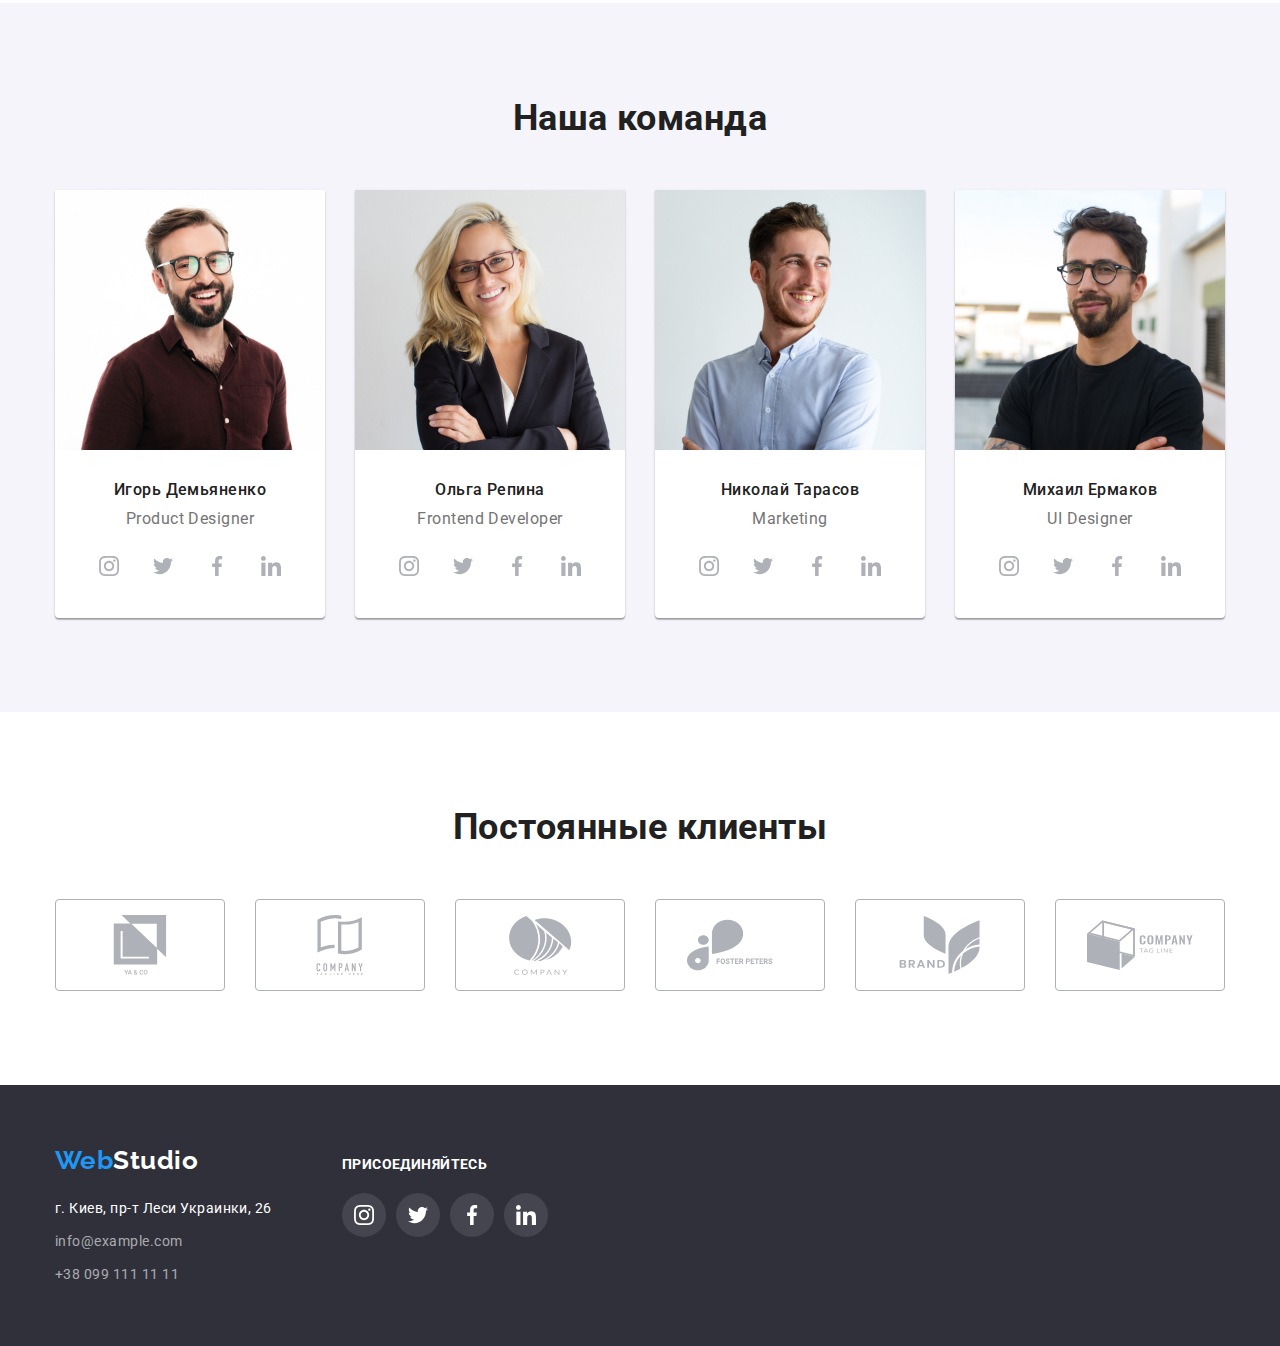
==== commit 756cace3: "переходы" ====
--- a/index.html
+++ b/index.html
@@ -66,7 +66,11 @@
         <button type="button" class="button ptimary" data-modal-open>Заказать услугу</button>
         <div class="backdrop is-hidden" data-modal>
           <div class="modal">
-            <button data-modal-close>Закрыть</button>
+            <button type="button" class="modal-close" data-modal-close>
+              <svg class="close-icon" width="18" height="18">
+                <use href="./images/icons.svg#close"></use>
+              </svg>
+            </button>
           </div>
         </div>
       </section>
--- a/css/styles.css
+++ b/css/styles.css
@@ -81,10 +81,12 @@
   font-size: 14px;
   line-height: 1.14;
   text-decoration: none;
+  transition: color 250ms cubic-bezier(0.4, 0, 0.2, 1);
 }
 .site-nav .link:hover,
 .site-nav .link:focus {
   color: var(--accent-color);
+  transition: color 250ms cubic-bezier(0.4, 0, 0.2, 1);
 }
 .site-nav .link.current::after {
   content: "";
@@ -119,6 +121,7 @@
   font-size: 14px;
   line-height: 1.2;
   text-decoration: none;
+  transition: color 250ms cubic-bezier(0.4, 0, 0.2, 1);
 }
 .auth-nav .icon {
   fill: currentColor;
@@ -127,6 +130,7 @@
 .auth-nav .link:hover,
 .auth-nav .link:focus {
   color: var(--accent-color);
+  transition: color 250ms cubic-bezier(0.4, 0, 0.2, 1);
 }
 .auth-nav .link.current {
   color: var(--accent-color);
@@ -175,20 +179,28 @@
   height: 100%;
   background-color: rgba(0, 0, 0, 0.2);
   z-index: 1;
-}
-.backdrop .is-hidden {
-  visibility: hidden;
+  opacity: 1;
+  transition: opacity 250ms cubic-bezier(0.4, 0, 0.2, 1);
+}
+.backdrop.is-hidden {
   opacity: 0;
   pointer-events: none;
+}
+.backdrop.is-hidden .modal {
+  transform: translate(-50%, -50%) scale(0.2);
 }
 .modal {
   position: absolute;
   top: 50%;
   left: 50%;
-  transform: translate(-50%, -50%);
-  min-width: 528px;
-  min-height: 581px;
+  width: 528px;
+  height: 581px;
   background-color: var(--primary-bg-color);
+  box-shadow: 0px 1px 3px rgba(0, 0, 0, 0.12), 0px 1px 1px rgba(0, 0, 0, 0.14),
+    0px 2px 1px rgba(0, 0, 0, 0.2);
+  border-radius: 4px;
+  transform: translate(-50%, -50%) scale(1);
+  transition: transform 250ms cubic-bezier(0.4, 0, 0.2, 1);
 }
 /* Section */
 .section-block {
@@ -331,6 +343,8 @@
   justify-content: center;
   background-color: #ffffff;
   color: #afb1b8;
+  transition: color 250ms cubic-bezier(0.4, 0, 0.2, 1),
+    background-color 250ms cubic-bezier(0.4, 0, 0.2, 1);
 }
 .team-social-icon {
   fill: currentColor;
@@ -339,6 +353,8 @@
 .team-social-link:focus {
   background-color: var(--accent-color);
   color: #ffffff;
+  transition: color 250ms cubic-bezier(0.4, 0, 0.2, 1),
+    background-color 250ms cubic-bezier(0.4, 0, 0.2, 1);
 }
 /* Clients */
 .section-clients {
@@ -361,6 +377,8 @@
   border: 1px solid #afb1b8;
   border-radius: 4px;
   color: #afb1b8;
+  transition: color 250ms cubic-bezier(0.4, 0, 0.2, 1),
+    background-color 250ms cubic-bezier(0.4, 0, 0.2, 1);
 }
 .section-clients-icon {
   fill: currentColor;
@@ -370,6 +388,8 @@
   background-color: #ffffff;
   color: var(--accent-color);
   border: 1px solid var(--accent-color);
+  transition: color 250ms cubic-bezier(0.4, 0, 0.2, 1),
+    background-color 250ms cubic-bezier(0.4, 0, 0.2, 1);
 }
 
 /* Button */
@@ -382,6 +402,7 @@
   text-align: center;
   font-family: inherit;
   border: 1px solid transparent;
+  cursor: pointer;
 }
 .button.ptimary {
   background-color: var(--accent-color);
@@ -391,6 +412,27 @@
   font-size: 16px;
   line-height: 1.8;
 }
+.modal-close {
+  position: absolute;
+  top: 10px;
+  right: 10px;
+  width: 30px;
+  height: 30px;
+  background-color: var(--primary-bg-color);
+  border: 1px solid rgba(0, 0, 0, 0.1);
+  border-radius: 50%;
+  display: flex;
+  align-items: center;
+  justify-content: center;
+  cursor: pointer;
+}
+.modal-close:hover {
+  border: 1px solid var(--accent-color);
+  transition: border 250ms cubic-bezier(0.4, 0, 0.2, 1);
+}
+/* .button.ptimary:hover {
+  background-color: rgba(33, 150, 243, 2);
+} */
 .sections-button .item:not(:last-child) {
   margin-right: 8px;
 }
@@ -409,10 +451,12 @@
   font-weight: 500;
   font-size: 16px;
   line-height: 1.63;
-
+  cursor: pointer;
   font-family: inherit;
   text-align: center;
   border: 1px solid transparent;
+  transition: color 250ms cubic-bezier(0.4, 0, 0.2, 1),
+    background-color 250ms cubic-bezier(0.4, 0, 0.2, 1);
 }
 .button-link:hover,
 .button-link:focus {
@@ -420,6 +464,8 @@
   background-color: var(--accent-color);
   box-shadow: 0px 3px 1px rgba(0, 0, 0, 0.1), 0px 1px 2px rgba(0, 0, 0, 0.08),
     0px 2px 2px rgba(0, 0, 0, 0.12);
+  transition: color 250ms cubic-bezier(0.4, 0, 0.2, 1),
+    background-color 250ms cubic-bezier(0.4, 0, 0.2, 1);
 }
 .button-link.current {
   background-color: var(--accent-color);
@@ -435,10 +481,14 @@
   font-style: normal;
   font-size: 14px;
   line-height: 1.71;
+  transition: color 250ms cubic-bezier(0.4, 0, 0.2, 1),
+    background-color 250ms cubic-bezier(0.4, 0, 0.2, 1);
 }
 .addres-list:hover,
 .addres-list:focus {
   color: var(--accent-color);
+  transition: color 250ms cubic-bezier(0.4, 0, 0.2, 1),
+    background-color 250ms cubic-bezier(0.4, 0, 0.2, 1);
 }
 .contacts-list .item {
   margin-top: 9px;
@@ -450,10 +500,14 @@
   font-size: 14px;
   line-height: 1.71;
   text-decoration: none;
+  transition: color 250ms cubic-bezier(0.4, 0, 0.2, 1),
+    background-color 250ms cubic-bezier(0.4, 0, 0.2, 1);
 }
 .contacts-list .link:hover,
 .contacts-list .link:focus {
   color: var(--accent-color);
+  transition: color 250ms cubic-bezier(0.4, 0, 0.2, 1),
+    background-color 250ms cubic-bezier(0.4, 0, 0.2, 1);
 }
 /* Перечень услуг */
 .portfolio-cards {
@@ -563,6 +617,8 @@
   justify-content: center;
   background-color: rgba(255, 255, 255, 0.1);
   color: #ffffff;
+  transition: color 250ms cubic-bezier(0.4, 0, 0.2, 1),
+    background-color 250ms cubic-bezier(0.4, 0, 0.2, 1);
 }
 .second-social-icon {
   fill: currentColor;
@@ -571,4 +627,6 @@
 .second-social-link:focus {
   background-color: var(--accent-color);
   color: #ffffff;
-}
+  transition: color 250ms cubic-bezier(0.4, 0, 0.2, 1),
+    background-color 250ms cubic-bezier(0.4, 0, 0.2, 1);
+}
